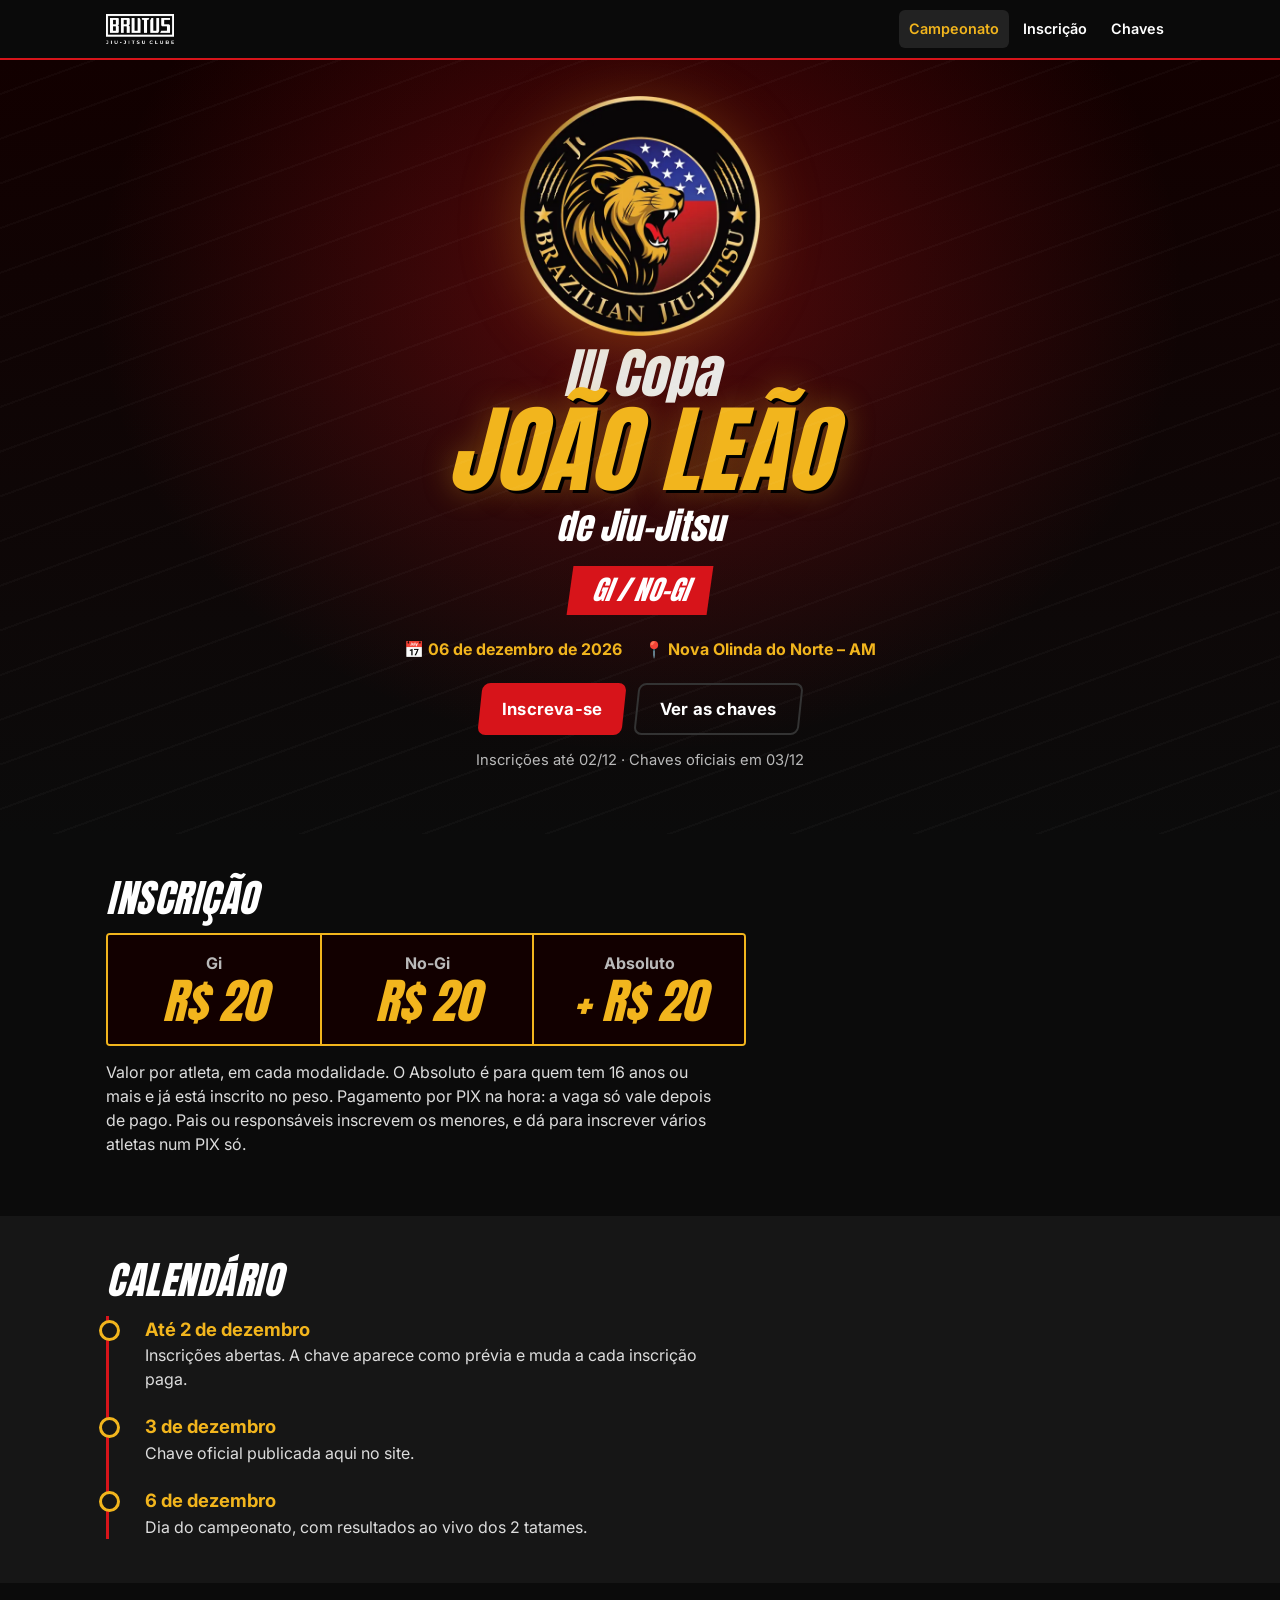
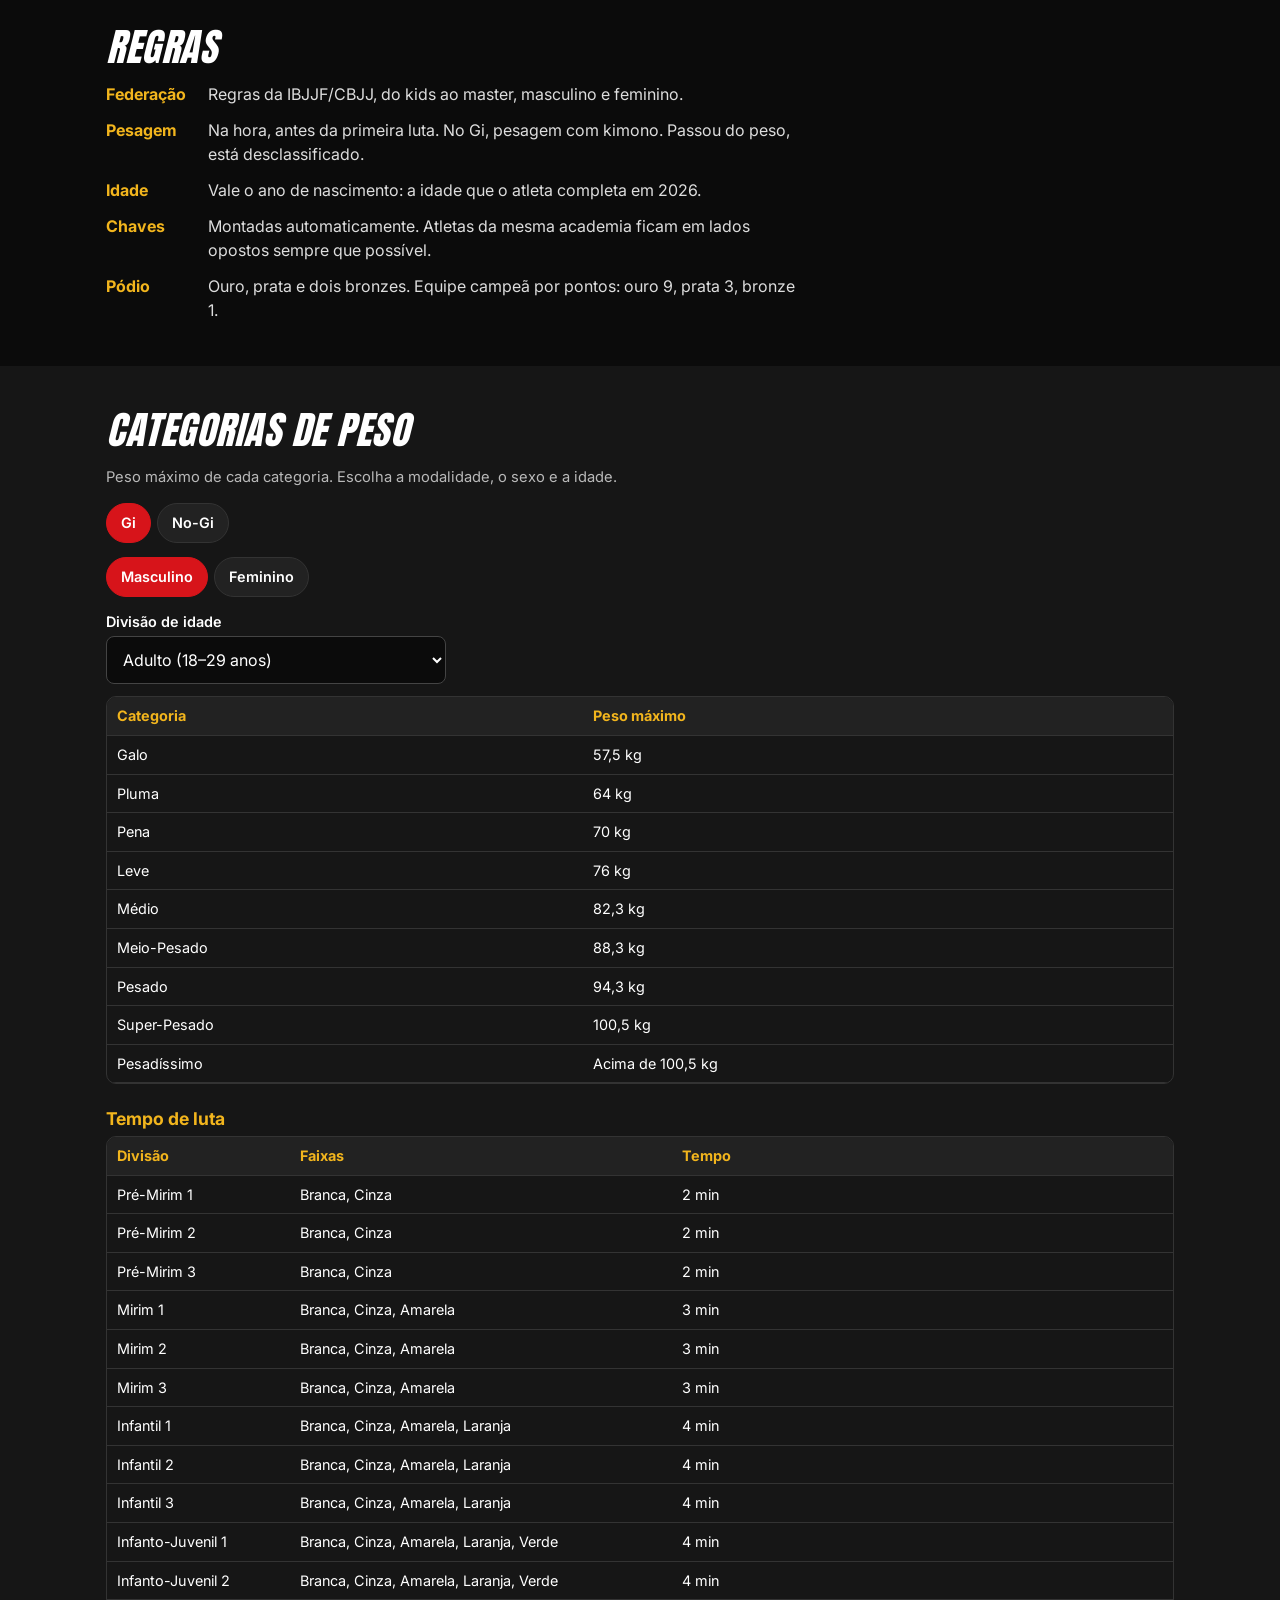
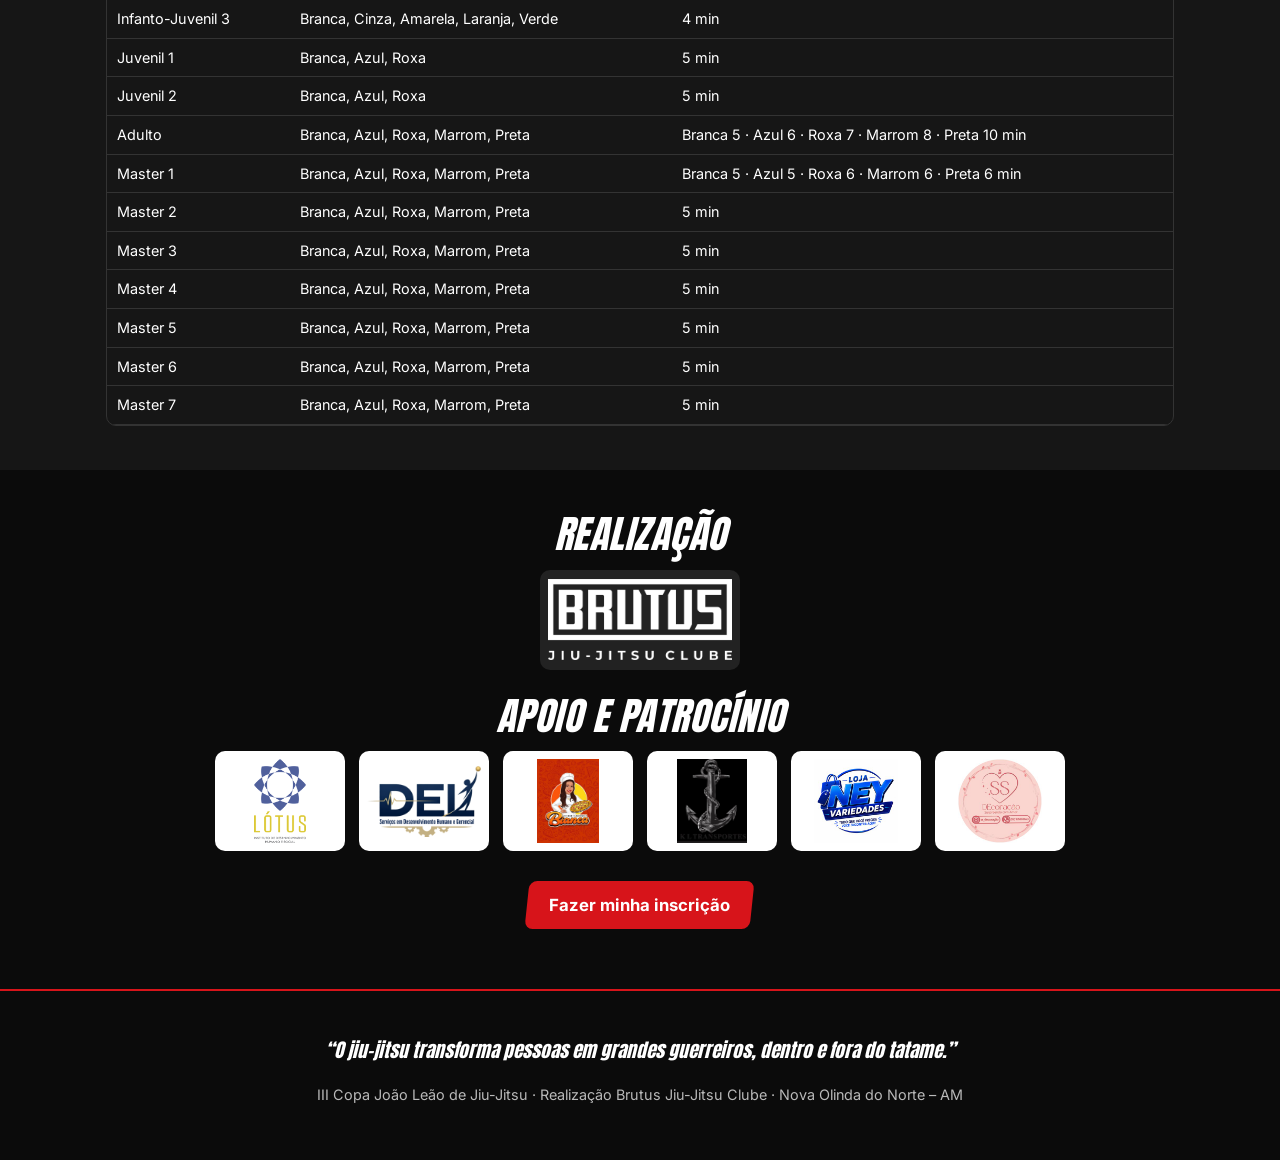
==== index.html @ e08f0ea3 "site inicial" ====
<!doctype html>
<html lang="pt-BR">
<head>
<meta charset="utf-8">
<meta name="viewport" content="width=device-width, initial-scale=1">
<title>III Copa João Leão de Jiu-Jitsu</title>
<meta name="description" content="III Copa João Leão de Jiu-Jitsu – Gi e No-Gi – 06/12/2026 – Nova Olinda do Norte/AM. Inscrições online.">
<meta property="og:title" content="III Copa João Leão de Jiu-Jitsu">
<meta property="og:description" content="Gi e No-Gi · 06/12/2026 · Nova Olinda do Norte/AM · Inscrições abertas">
<meta property="og:image" content="assets/img/cartaz.jpg">
<meta name="theme-color" content="#0b0b0b">
<link rel="icon" href="assets/img/leao.webp">
<link rel="preconnect" href="https://fonts.googleapis.com"><link rel="preconnect" href="https://fonts.gstatic.com" crossorigin>
<link href="https://fonts.googleapis.com/css2?family=Anton&family=Inter:wght@400;600;700&display=swap" rel="stylesheet">
<link rel="stylesheet" href="assets/css/tema.css?v=6">
</head>
<body>
<header class="topo"><div class="wrap">
  <a href="index.html"><img src="assets/img/brutus-branco.png" alt="Brutus Jiu-Jitsu Clube" width="68" height="30"></a>
  <nav><a href="index.html" aria-current="page">Campeonato</a><a href="inscricao.html">Inscrição</a><a href="chaves.html">Chaves</a></nav>
</div></header>

<main>
<section class="hero"><div class="wrap">
  <img class="leao" src="assets/img/leao.webp" alt="Emblema João Leão" width="240" height="240">
  <p class="edicao">III Copa</p>
  <h1>João Leão</h1>
  <p class="sub">de Jiu-Jitsu</p>
  <span class="faixa-verm">GI / NO-GI</span>
  <div class="infos">
    <div>📅 <span>06 de dezembro de 2026</span></div>
    <div>📍 <span>Nova Olinda do Norte – AM</span></div>
  </div>
  <div class="acoes">
    <a class="btn" href="inscricao.html" id="btnInscrever"><span>Inscreva-se</span></a>
    <a class="btn fantasma" href="chaves.html"><span>Ver as chaves</span></a>
  </div>
  <p class="muted" id="avisoFase" style="margin-top:14px">Inscrições até 02/12 · Chaves oficiais em 03/12</p>
</div></section>

<section><div class="wrap">
  <h2>Inscrição</h2>
  <div class="placar">
    <div><span>Gi</span><b>R$ 20</b></div>
    <div><span>No-Gi</span><b>R$ 20</b></div>
    <div><span>Absoluto</span><b>+ R$ 20</b></div>
  </div>
  <p class="nota">Valor por atleta, em cada modalidade. O Absoluto é para quem tem 16 anos ou mais e já está inscrito no peso. Pagamento por PIX na hora: a vaga só vale depois de pago. Pais ou responsáveis inscrevem os menores, e dá para inscrever vários atletas num PIX só.</p>
</div></section>

<section class="alt"><div class="wrap">
  <h2>Calendário</h2>
  <ol class="linha-tempo">
    <li><b>Até 2 de dezembro</b><span>Inscrições abertas. A chave aparece como prévia e muda a cada inscrição paga.</span></li>
    <li><b>3 de dezembro</b><span>Chave oficial publicada aqui no site.</span></li>
    <li><b>6 de dezembro</b><span>Dia do campeonato, com resultados ao vivo dos 2 tatames.</span></li>
  </ol>
</div></section>

<section><div class="wrap">
  <h2>Regras</h2>
  <dl class="regras">
    <dt>Federação</dt><dd>Regras da IBJJF/CBJJ, do kids ao master, masculino e feminino.</dd>
    <dt>Pesagem</dt><dd>Na hora, antes da primeira luta. No Gi, pesagem com kimono. Passou do peso, está desclassificado.</dd>
    <dt>Idade</dt><dd>Vale o ano de nascimento: a idade que o atleta completa em 2026.</dd>
    <dt>Chaves</dt><dd>Montadas automaticamente. Atletas da mesma academia ficam em lados opostos sempre que possível.</dd>
    <dt>Pódio</dt><dd>Ouro, prata e dois bronzes. Equipe campeã por pontos: ouro 9, prata 3, bronze 1.</dd>
  </dl>
</div></section>

<section class="alt"><div class="wrap">
  <h2>Categorias de peso</h2>
  <p class="muted">Peso máximo de cada categoria. Escolha a modalidade, o sexo e a idade.</p>
  <div class="abas" id="abaMod"></div>
  <div class="abas" id="abaSexo"></div>
  <label for="selDiv">Divisão de idade</label>
  <select id="selDiv" style="max-width:340px"></select>
  <div class="tabela-wrap" style="margin-top:12px"><table id="tabPesos"></table></div>
  <h3 class="sub3">Tempo de luta</h3>
  <div class="tabela-wrap"><table id="tabTempos"></table></div>
</div></section>

<section><div class="wrap centro">
  <h2>Realização</h2>
  <div class="apoio" style="margin-bottom:26px"><figure class="escuro" style="width:200px"><img src="assets/img/brutus-branco.png" alt="Brutus Jiu-Jitsu Clube"></figure></div>
  <h2>Apoio e patrocínio</h2>
  <div class="apoio">
    <figure><img src="assets/img/lotus.png" alt="Instituto Lótus" loading="lazy"></figure>
    <figure><img src="assets/img/del.png" alt="DEL Serviços em Desenvolvimento Humano e Gerencial" loading="lazy"></figure>
    <figure><img src="assets/img/bianca.jpg" alt="Pizzaria Bianca" loading="lazy"></figure>
    <figure><img src="assets/img/kl.jpg" alt="KL Transporte" loading="lazy"></figure>
    <figure><img src="assets/img/ney.jpg" alt="Loja Ney Variedades" loading="lazy"></figure>
    <figure><img src="assets/img/ss.jpg" alt="SS Decoração" loading="lazy"></figure>
  </div>
  <p style="margin-top:30px"><a class="btn" href="inscricao.html"><span>Fazer minha inscrição</span></a></p>
</div></section>
</main>

<footer><div class="wrap">
  <p class="frase">“O jiu-jitsu transforma pessoas em grandes guerreiros, dentro e fora do tatame.”</p>
  <p>III Copa João Leão de Jiu-Jitsu · Realização Brutus Jiu-Jitsu Clube · Nova Olinda do Norte – AM</p>
  <p id="contato"></p>
</div></footer>

<script type="module">
import { DIVISOES_IDADE, NOME_FAIXA, FAIXAS_POR_DIVISAO, TEMPO_LUTA_MIN } from './supabase/functions/_shared/tabelas.js';
import { pesosDisponiveis } from './supabase/functions/_shared/categorias.js';
import { EVENTO } from './assets/js/config.js';

const st = { mod: 'gi', sexo: 'M', div: 'adulto' };
const abas = (el, ops, chave) => {
  el.innerHTML = ops.map(([v, t]) => `<button type="button" data-v="${v}" aria-pressed="${st[chave] === v}">${t}</button>`).join('');
  el.onclick = e => { const b = e.target.closest('button'); if (!b) return; st[chave] = b.dataset.v; desenhar(); };
};
const selDiv = document.getElementById('selDiv');
selDiv.innerHTML = DIVISOES_IDADE.map(d => `<option value="${d.id}">${d.nome} (${d.max === 99 ? d.min + '+' : d.min === d.max ? d.min : d.min + '–' + d.max} anos)</option>`).join('');
selDiv.value = st.div;
selDiv.onchange = () => { st.div = selDiv.value; desenhar(); };
const kg = n => String(n).replace('.', ',') + ' kg';
function desenhar() {
  abas(document.getElementById('abaMod'), [['gi', 'Gi'], ['nogi', 'No-Gi']], 'mod');
  abas(document.getElementById('abaSexo'), [['M', 'Masculino'], ['F', 'Feminino']], 'sexo');
  const t = pesosDisponiveis(st.mod, st.sexo, st.div);
  document.getElementById('tabPesos').innerHTML = '<tr><th>Categoria</th><th>Peso máximo</th></tr>' +
    t.map((p, i) => `<tr><td>${p.nome}</td><td>${p.max != null ? kg(p.max) : 'Acima de ' + kg(t[i - 1].max)}</td></tr>`).join('');
}
desenhar();
document.getElementById('tabTempos').innerHTML = '<tr><th>Divisão</th><th>Faixas</th><th>Tempo</th></tr>' +
  DIVISOES_IDADE.map(d => {
    const fx = FAIXAS_POR_DIVISAO[d.id];
    const tempos = [...new Set(fx.map(f => TEMPO_LUTA_MIN(d.id, f)))];
    const txt = tempos.length === 1 ? `${tempos[0]} min` : fx.map(f => `${NOME_FAIXA[f]} ${TEMPO_LUTA_MIN(d.id, f)}`).join(' · ') + ' min';
    return `<tr><td>${d.nome}</td><td>${fx.map(f => NOME_FAIXA[f]).join(', ')}</td><td>${txt}</td></tr>`;
  }).join('');
if (EVENTO.whatsapp) document.getElementById('contato').innerHTML = `Dúvidas: <a href="https://wa.me/${EVENTO.whatsapp}">WhatsApp da organização</a>`;
</script>
</body>
</html>
---- assets/css/tema.css ----
:root {
  --preto: #0b0b0b; --preto2: #161616; --preto3: #222; --linha: #333;
  --vermelho: #d7141a; --vermelho2: #a50f13; --dourado: #f2b51d; --dourado2: #c98d00;
  --branco: #fff; --cinza: #b9b9b9; --verde: #2fbf5b;
  --titulo: 'Anton', 'Impact', sans-serif; --corpo: 'Inter', system-ui, sans-serif;
  color-scheme: dark;
}
* { box-sizing: border-box; }
html { -webkit-text-size-adjust: 100%; }
body { margin: 0; background: var(--preto); color: var(--branco); font: 16px/1.5 var(--corpo); overflow-x: hidden; }
img { max-width: 100%; display: block; }
a { color: var(--dourado); }
h1, h2, h3 { font-family: var(--titulo); font-weight: 400; letter-spacing: .5px; text-transform: uppercase; line-height: 1.05; margin: 0 0 .4em; }
h2 { font-size: clamp(1.7rem, 5vw, 2.4rem); font-style: italic; }
h2 .verm { color: var(--vermelho); }
.wrap { max-width: 1100px; margin: 0 auto; padding: 0 16px; }

/* topo */
.topo { position: sticky; top: 0; z-index: 20; background: rgba(11,11,11,.92); backdrop-filter: blur(6px); border-bottom: 2px solid var(--vermelho); }
.topo .wrap { display: flex; align-items: center; gap: 12px; min-height: 58px; }
.topo img { height: 30px; width: auto; }
.topo nav { margin-left: auto; display: flex; gap: 4px; flex-wrap: wrap; }
.topo nav a { color: var(--branco); text-decoration: none; font-weight: 600; font-size: .9rem; padding: 8px 10px; border-radius: 6px; }
.topo nav a:hover, .topo nav a[aria-current] { background: var(--preto3); color: var(--dourado); }
@media (max-width: 560px) { .topo nav { flex-wrap: nowrap; } .topo nav a { padding: 6px 7px; font-size: .82rem; } .topo img { height: 24px; } }

/* botões */
.btn { display: inline-flex; align-items: center; justify-content: center; gap: 8px; border: 0; cursor: pointer; text-decoration: none;
  font: 700 1rem var(--corpo); text-transform: uppercase; letter-spacing: .5px; padding: 14px 22px; border-radius: 8px;
  background: var(--vermelho); color: var(--branco); transform: skew(-6deg); min-height: 48px; }
.btn > * , .btn span { transform: skew(6deg); }
.btn:hover { background: var(--vermelho2); }
.btn.ouro { background: var(--dourado); color: #111; }
.btn.ouro:hover { background: var(--dourado2); }
.btn.fantasma { background: transparent; border: 2px solid var(--linha); }
.btn:disabled { opacity: .5; cursor: not-allowed; }
.btn.pequeno { padding: 8px 14px; min-height: 38px; font-size: .85rem; }

/* hero */
.hero { position: relative; overflow: hidden; padding: 36px 0 48px; text-align: center;
  background: radial-gradient(ellipse at 50% 30%, rgba(215,20,26,.35), transparent 60%), linear-gradient(180deg, #120000, var(--preto)); }
.hero::before { content: ''; position: absolute; inset: 0; background: repeating-linear-gradient(-20deg, transparent 0 40px, rgba(255,255,255,.025) 40px 42px); pointer-events: none; }
.hero .leao { width: min(240px, 60vw); margin: 0 auto 10px; filter: drop-shadow(0 8px 30px rgba(242,181,29,.25)); }
.hero .edicao { font-family: var(--titulo); font-size: clamp(2rem, 8vw, 3.4rem); font-style: italic; color: #e9e9e9; margin: 0; line-height: 1; }
.hero h1 { font-size: clamp(2.8rem, 13vw, 6rem); font-style: italic; color: var(--dourado); margin: 0;
  text-shadow: 3px 3px 0 #000, 0 0 30px rgba(242,181,29,.35); }
.hero .sub { font-family: var(--titulo); font-size: clamp(1.4rem, 5vw, 2.2rem); font-style: italic; margin: 0 0 12px; }
.faixa-verm { display: inline-block; background: var(--vermelho); padding: 4px 22px; font-family: var(--titulo); font-style: italic; font-size: clamp(1.2rem, 4vw, 1.7rem); transform: skew(-8deg); }
.hero .infos { display: flex; justify-content: center; flex-wrap: wrap; gap: 10px 22px; margin: 22px 0; font-weight: 700; }
.hero .infos span { color: var(--dourado); }
.hero .acoes { display: flex; justify-content: center; flex-wrap: wrap; gap: 12px; }

/* seções e cartões */
section { padding: 44px 0; }
section.alt { background: var(--preto2); }
.grid { display: grid; gap: 14px; grid-template-columns: repeat(auto-fit, minmax(230px, 1fr)); }
.card { background: var(--preto2); border: 1px solid var(--linha); border-left: 4px solid var(--vermelho); border-radius: 10px; padding: 18px; }
section.alt .card { background: var(--preto); }
.card h3 { font-size: 1.3rem; color: var(--dourado); }
.card p { margin: .2em 0; color: #ddd; }
.preco { font-family: var(--titulo); font-size: 2.6rem; color: var(--dourado); line-height: 1; }
.muted { color: var(--cinza); font-size: .92rem; }
.tabela-wrap { overflow-x: auto; -webkit-overflow-scrolling: touch; border: 1px solid var(--linha); border-radius: 10px; }
table { border-collapse: collapse; width: 100%; font-size: .9rem; }
th, td { padding: 8px 10px; border-bottom: 1px solid var(--linha); text-align: left; white-space: nowrap; }
th { background: var(--preto3); color: var(--dourado); font-weight: 700; position: sticky; top: 0; }
.abas { display: flex; gap: 6px; flex-wrap: wrap; margin: 10px 0 14px; }
.abas button { background: var(--preto3); color: var(--branco); border: 1px solid var(--linha); border-radius: 20px; padding: 8px 14px; font: 600 .9rem var(--corpo); cursor: pointer; min-height: 40px; }
.abas button[aria-pressed="true"] { background: var(--vermelho); border-color: var(--vermelho); }
.apoio { display: flex; flex-wrap: wrap; gap: 14px; align-items: center; justify-content: center; }
.apoio figure { margin: 0; background: #fff; border-radius: 10px; padding: 8px; width: 130px; height: 100px; display: grid; place-items: center; }
.apoio figure.escuro { background: var(--preto3); }
.apoio img { max-height: 84px; object-fit: contain; }
footer { border-top: 2px solid var(--vermelho); padding: 26px 0 40px; text-align: center; color: var(--cinza); font-size: .9rem; }
footer .frase { font-family: var(--titulo); font-style: italic; color: var(--branco); font-size: 1.2rem; }

/* formulários */
label { display: block; font-weight: 600; font-size: .9rem; margin: 10px 0 4px; }
input, select, textarea { width: 100%; background: var(--preto); color: var(--branco); border: 1px solid #444; border-radius: 8px; padding: 12px; font: 16px var(--corpo); min-height: 46px; }
input:focus, select:focus, textarea:focus { outline: 2px solid var(--dourado); border-color: transparent; }
.check { display: flex; gap: 10px; align-items: flex-start; font-weight: 500; margin: 8px 0; cursor: pointer; }
.check input { width: 22px; min-height: 22px; height: 22px; margin-top: 2px; accent-color: var(--vermelho); flex: none; }
.linha2 { display: grid; gap: 0 12px; grid-template-columns: 1fr 1fr; }
@media (max-width: 560px) { .linha2 { grid-template-columns: 1fr; } }
.erro { color: #ff6b6b; font-size: .9rem; margin: 6px 0; }
.erros { background: rgba(215,20,26,.12); border: 1px solid var(--vermelho); border-radius: 8px; padding: 10px 14px; }
.ok { color: var(--verde); }
.selo { display: inline-block; font-size: .72rem; font-weight: 700; text-transform: uppercase; padding: 2px 8px; border-radius: 10px; background: var(--preto3); border: 1px solid var(--linha); }
.selo.previa { background: var(--dourado); color: #111; border: 0; }
.selo.vivo { background: var(--vermelho); border: 0; animation: pisca 1.6s infinite; }
@keyframes pisca { 50% { opacity: .55; } }
.oculto { display: none !important; }
.centro { text-align: center; }

.passo { background: var(--preto2); border: 1px solid var(--linha); border-radius: 12px; padding: 18px; margin: 16px 0; }

/* revisão de design: menos caixas, mais ritmo de cartaz */
h3 { text-transform: none; font-family: var(--corpo); font-weight: 700; letter-spacing: 0; }
.card h3 { font-size: 1.05rem; }
.sub3 { margin-top: 26px; color: var(--dourado); font-size: 1.1rem; }
.btn { text-transform: none; letter-spacing: .2px; font-size: 1.05rem; }
.placar { display: grid; grid-template-columns: repeat(3, 1fr); border: 2px solid var(--dourado); border-radius: 4px; overflow: hidden; max-width: 640px; }
.placar div { padding: 16px 10px; text-align: center; background: #120000; }
.placar div + div { border-left: 2px solid var(--dourado); }
.placar span { display: block; font-weight: 700; color: var(--cinza); }
.placar b { display: block; font-family: var(--titulo); font-style: italic; font-weight: 400; font-size: clamp(1.8rem, 7vw, 3rem); color: var(--dourado); line-height: 1.1; white-space: nowrap; }
.nota { max-width: 62ch; color: #ddd; margin-top: 14px; }
.linha-tempo { list-style: none; margin: 0; padding: 0 0 0 22px; border-left: 3px solid var(--vermelho); max-width: 62ch; }
.linha-tempo li { position: relative; padding: 0 0 22px 14px; }
.linha-tempo li:last-child { padding-bottom: 0; }
.linha-tempo li::before { content: ''; position: absolute; left: -32px; top: 4px; width: 15px; height: 15px; border-radius: 50%; background: var(--preto2); border: 3px solid var(--dourado); }
.linha-tempo b { display: block; font-size: 1.15rem; color: var(--dourado); }
.linha-tempo span { color: #ddd; }
.regras { display: grid; grid-template-columns: max-content 1fr; gap: 12px 22px; max-width: 70ch; margin: 0; }
.regras dt { font-weight: 700; color: var(--dourado); }
.regras dd { margin: 0; color: #ddd; }
@media (max-width: 560px) { .regras { grid-template-columns: 1fr; gap: 2px; } .regras dd { margin-bottom: 12px; } }
:focus-visible { outline: 3px solid var(--dourado); outline-offset: 2px; }
@media (prefers-reduced-motion: reduce) { .selo.vivo { animation: none; } }
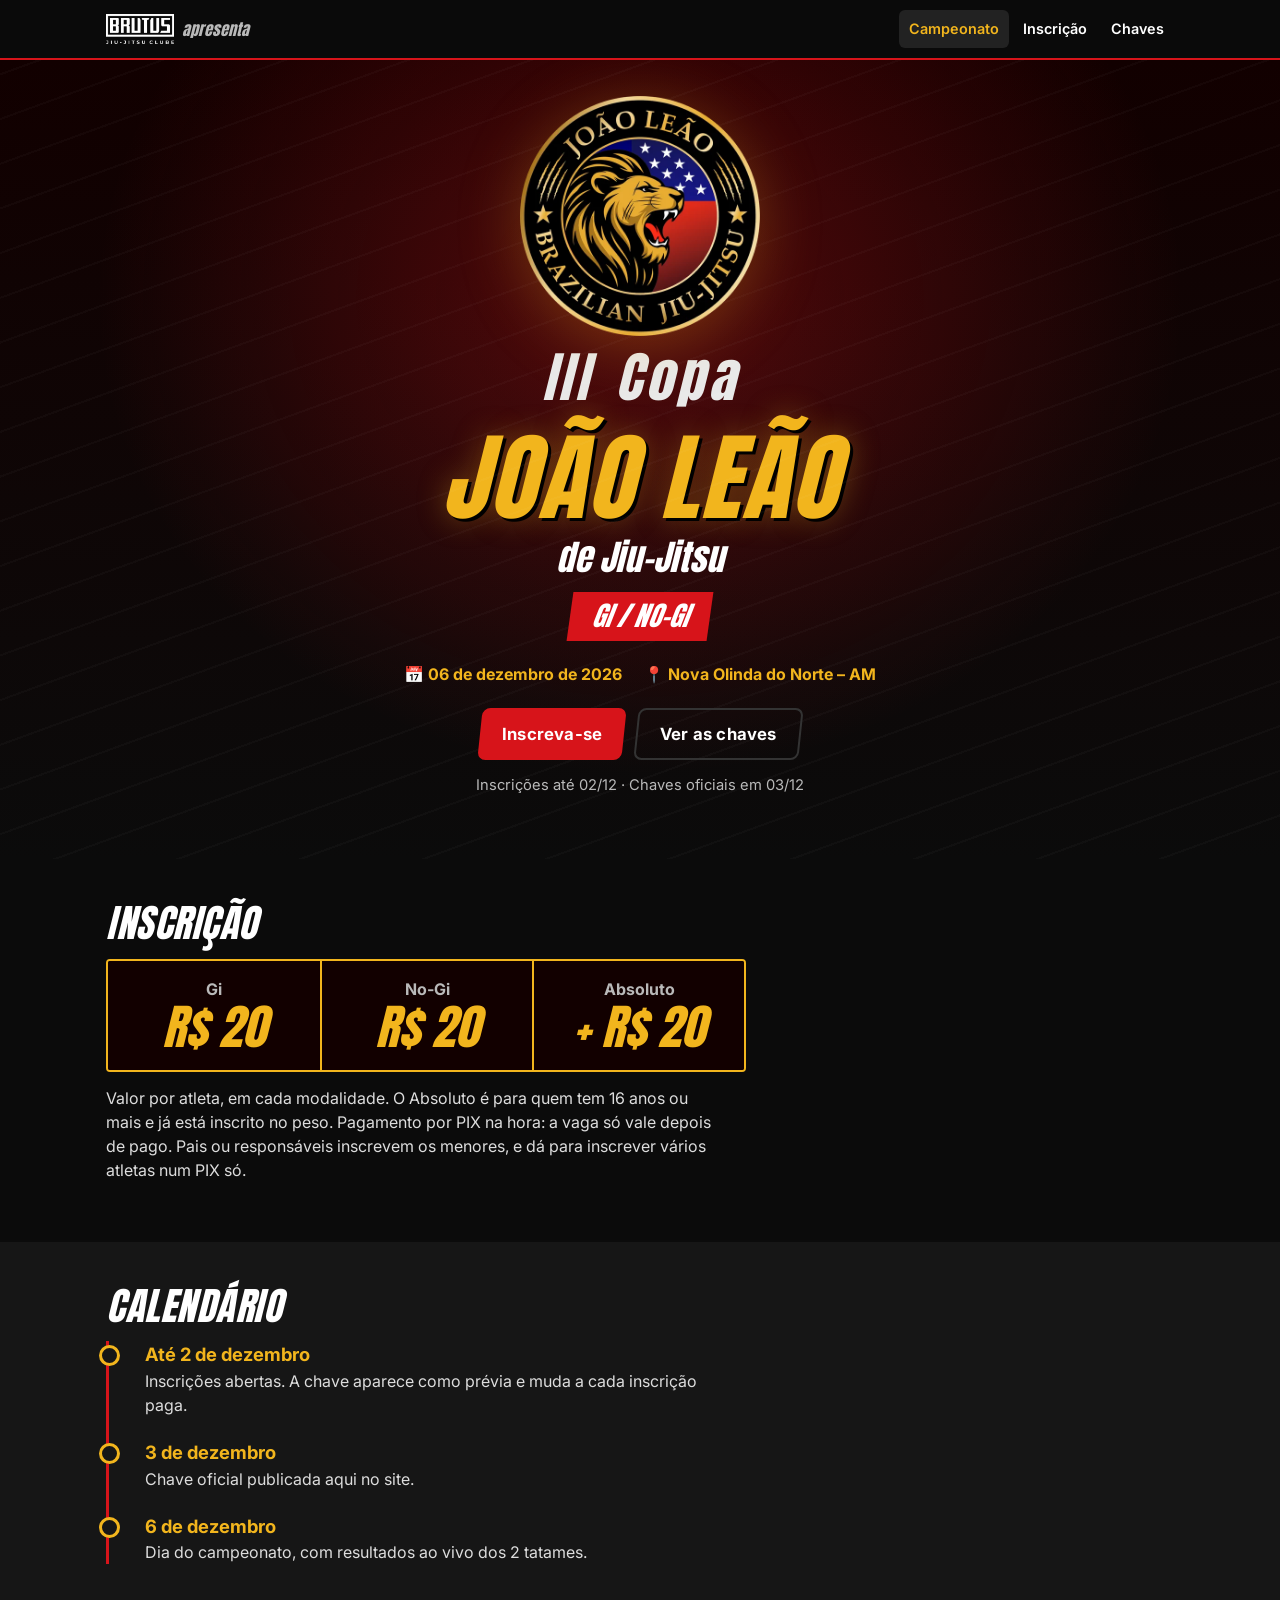
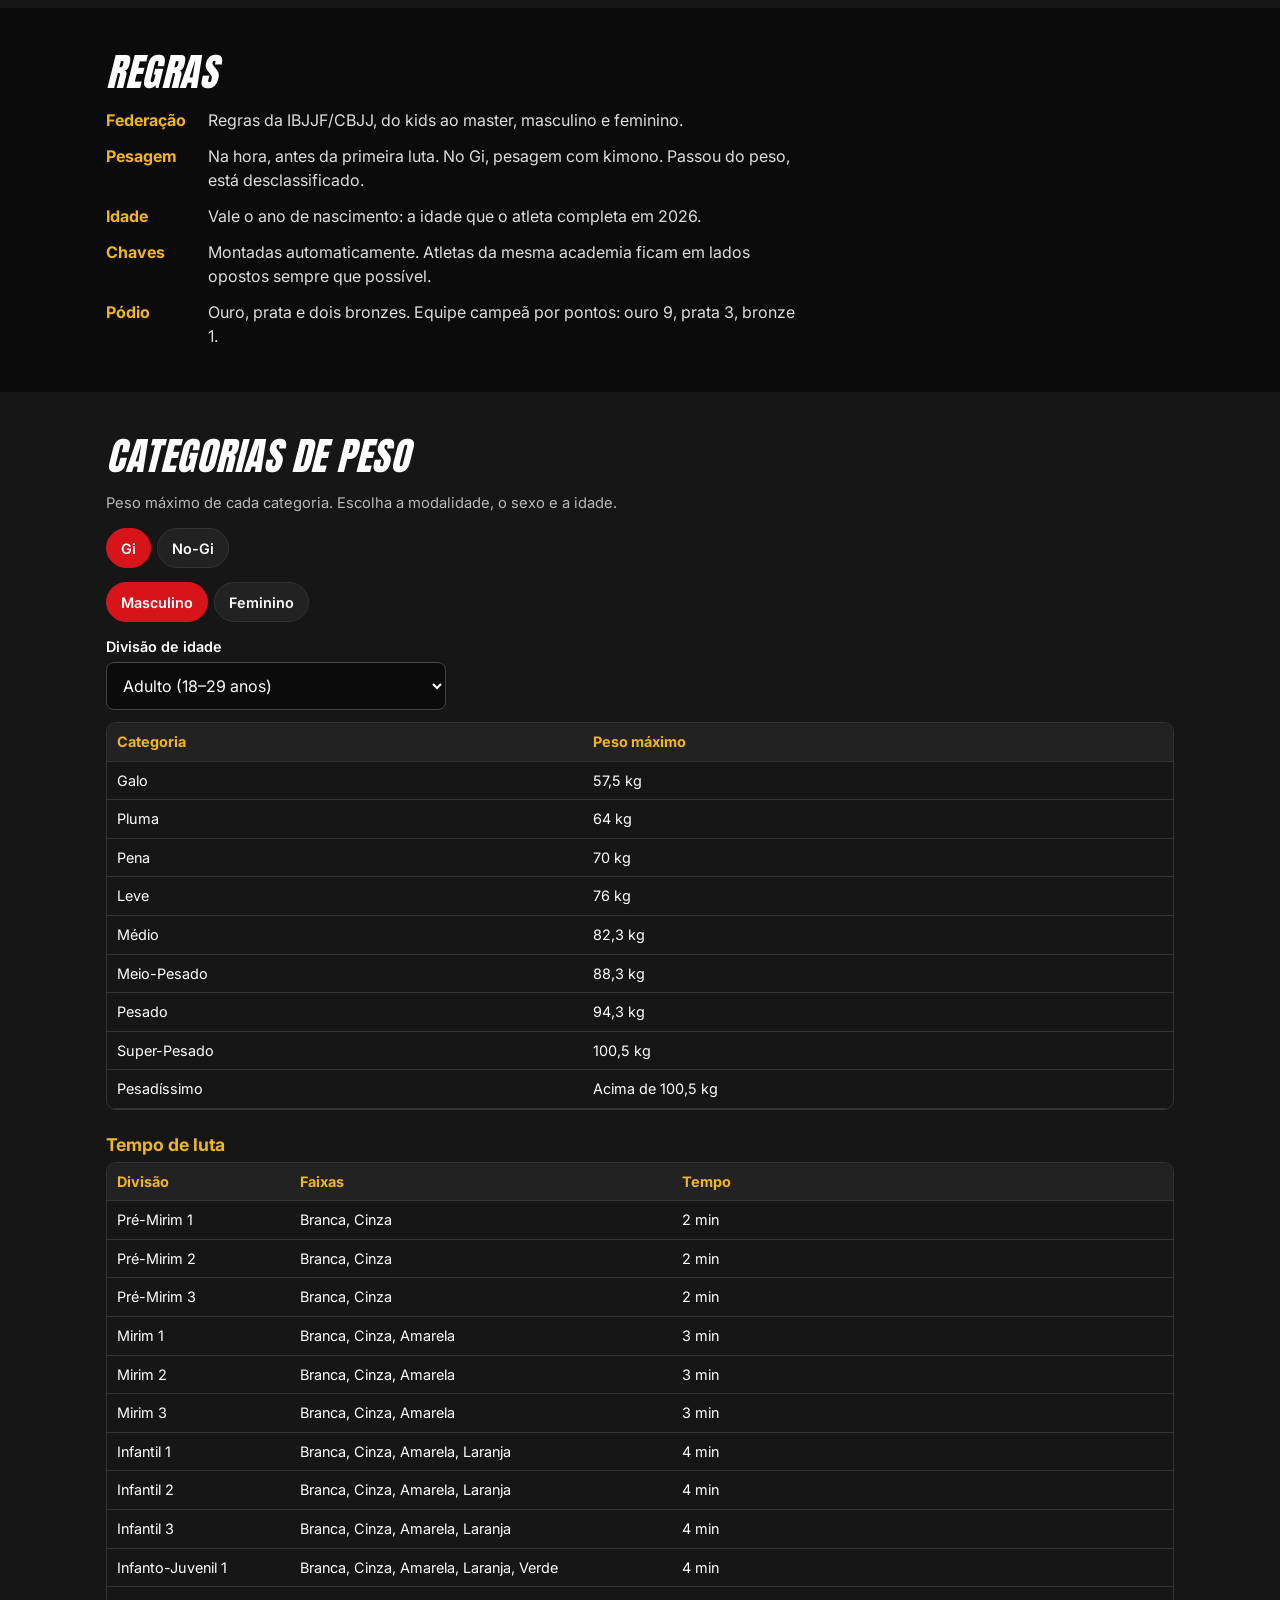
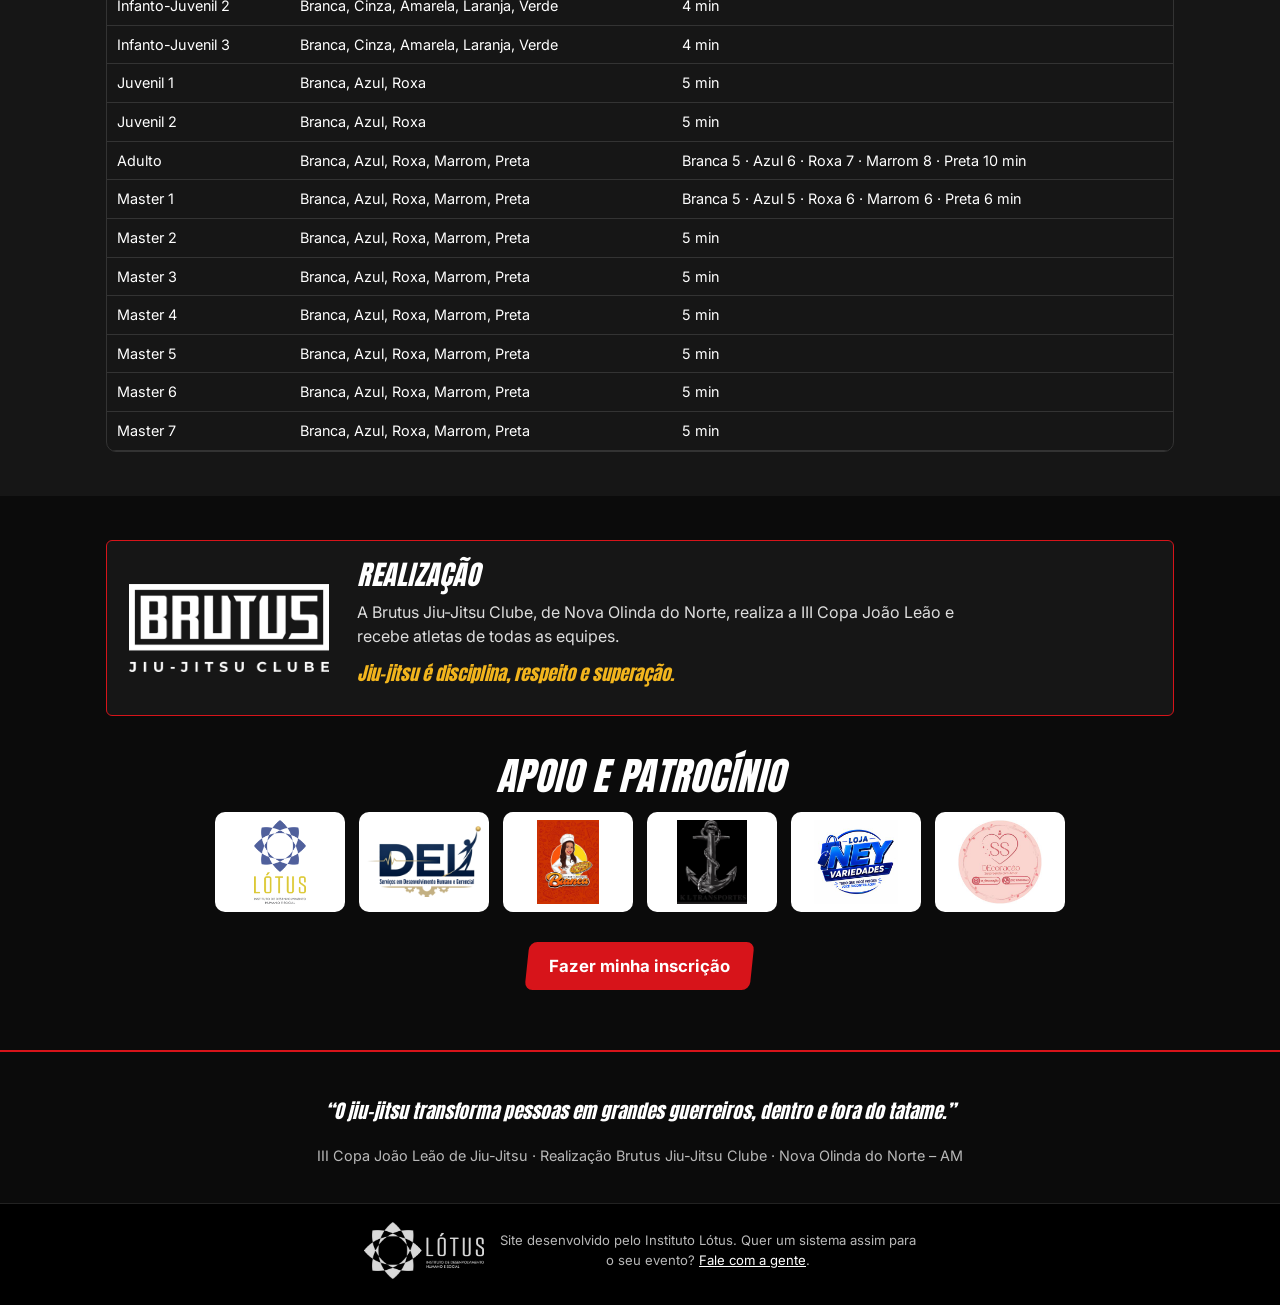
==== commit 7fad7872: "emblema completo, destaque Brutus, cabeçalho e rodapé Lótus" ====
--- a/index.html
+++ b/index.html
@@ -9,20 +9,20 @@
 <meta property="og:description" content="Gi e No-Gi · 06/12/2026 · Nova Olinda do Norte/AM · Inscrições abertas">
 <meta property="og:image" content="assets/img/cartaz.jpg">
 <meta name="theme-color" content="#0b0b0b">
-<link rel="icon" href="assets/img/leao.webp">
+<link rel="icon" href="assets/img/leao.webp?v=2">
 <link rel="preconnect" href="https://fonts.googleapis.com"><link rel="preconnect" href="https://fonts.gstatic.com" crossorigin>
 <link href="https://fonts.googleapis.com/css2?family=Anton&family=Inter:wght@400;600;700&display=swap" rel="stylesheet">
-<link rel="stylesheet" href="assets/css/tema.css?v=6">
+<link rel="stylesheet" href="assets/css/tema.css?v=15">
 </head>
 <body>
 <header class="topo"><div class="wrap">
-  <a href="index.html"><img src="assets/img/brutus-branco.png" alt="Brutus Jiu-Jitsu Clube" width="68" height="30"></a>
+  <a href="index.html" class="marca-topo"><img src="assets/img/brutus-branco.png" alt="Brutus Jiu-Jitsu Clube" width="68" height="30"><span>apresenta</span></a>
   <nav><a href="index.html" aria-current="page">Campeonato</a><a href="inscricao.html">Inscrição</a><a href="chaves.html">Chaves</a></nav>
 </div></header>
 
 <main>
 <section class="hero"><div class="wrap">
-  <img class="leao" src="assets/img/leao.webp" alt="Emblema João Leão" width="240" height="240">
+  <img class="leao" src="assets/img/leao.webp?v=2" alt="Emblema João Leão" width="240" height="240">
   <p class="edicao">III Copa</p>
   <h1>João Leão</h1>
   <p class="sub">de Jiu-Jitsu</p>
@@ -81,8 +81,14 @@
 </div></section>
 
 <section><div class="wrap centro">
-  <h2>Realização</h2>
-  <div class="apoio" style="margin-bottom:26px"><figure class="escuro" style="width:200px"><img src="assets/img/brutus-branco.png" alt="Brutus Jiu-Jitsu Clube"></figure></div>
+  <div class="realizacao">
+    <img src="assets/img/brutus-branco.png" alt="Brutus Jiu-Jitsu Clube" width="300" height="133">
+    <div>
+      <h2>Realização</h2>
+      <p>A Brutus Jiu-Jitsu Clube, de Nova Olinda do Norte, realiza a III Copa João Leão e recebe atletas de todas as equipes.</p>
+      <p class="lema">Jiu-jitsu é disciplina, respeito e superação.</p>
+    </div>
+  </div>
   <h2>Apoio e patrocínio</h2>
   <div class="apoio">
     <figure><img src="assets/img/lotus.png" alt="Instituto Lótus" loading="lazy"></figure>
@@ -101,6 +107,10 @@
   <p>III Copa João Leão de Jiu-Jitsu · Realização Brutus Jiu-Jitsu Clube · Nova Olinda do Norte – AM</p>
   <p id="contato"></p>
 </div></footer>
+<aside class="convite"><div class="wrap">
+  <a href="https://institutolotus.com/contato" target="_blank" rel="noopener"><img src="assets/img/lotus-branco.png" alt="Instituto Lótus" width="120" height="58"></a>
+  <p>Site desenvolvido pelo Instituto Lótus. Quer um sistema assim para o seu evento? <a href="https://institutolotus.com/contato" target="_blank" rel="noopener">Fale com a gente</a>.</p>
+</div></aside>
 
 <script type="module">
 import { DIVISOES_IDADE, NOME_FAIXA, FAIXAS_POR_DIVISAO, TEMPO_LUTA_MIN } from './supabase/functions/_shared/tabelas.js';
--- a/assets/css/tema.css
+++ b/assets/css/tema.css
@@ -117,3 +117,49 @@
 @media (max-width: 560px) { .regras { grid-template-columns: 1fr; gap: 2px; } .regras dd { margin-bottom: 12px; } }
 :focus-visible { outline: 3px solid var(--dourado); outline-offset: 2px; }
 @media (prefers-reduced-motion: reduce) { .selo.vivo { animation: none; } }
+.hero .edicao { letter-spacing: .08em; word-spacing: .12em; }
+.hero h1 { letter-spacing: .02em; }
+/* títulos do hero sem encavalar: Anton + til precisam de respiro */
+.hero .edicao { line-height: 1.15; margin-bottom: 4px; }
+.hero h1 { line-height: 1.2; padding-top: .08em; }
+.hero .sub { line-height: 1.2; margin-top: 2px; }
+/* destaque da Brutus (realizadora) */
+.apresenta { display: flex; align-items: center; justify-content: center; gap: 10px; margin-bottom: 14px; }
+.apresenta img { width: 120px; height: auto; }
+.apresenta span { font-family: var(--titulo); font-style: italic; color: var(--cinza); font-size: 1.1rem; }
+.realizacao { display: grid; grid-template-columns: 300px 1fr; gap: 28px; align-items: center; text-align: left; background: #120000; border: 2px solid var(--vermelho); border-radius: 6px; padding: 26px; margin-bottom: 40px; }
+.realizacao img { width: 100%; height: auto; }
+.realizacao h2 { font-size: clamp(1.5rem, 4.5vw, 2.1rem); }
+.realizacao p { color: #ddd; max-width: 60ch; margin: .4em 0; }
+.realizacao .lema { font-family: var(--titulo); font-style: italic; font-size: 1.35rem; color: var(--dourado); margin-top: 12px; }
+@media (max-width: 640px) { .realizacao { grid-template-columns: 1fr; text-align: center; padding: 20px 16px; } .realizacao img { max-width: 220px; margin: 0 auto; } .realizacao p { margin-inline: auto; } }
+/* o mestre João Leão segue como protagonista: bloco da Brutus mais contido */
+.realizacao { grid-template-columns: 200px 1fr; padding: 20px 22px; border-width: 1px; background: var(--preto2); }
+.realizacao h2 { font-size: clamp(1.3rem, 4vw, 1.7rem); }
+.realizacao .lema { font-size: 1.15rem; }
+@media (max-width: 640px) { .realizacao { grid-template-columns: 1fr; text-align: center; } .realizacao img { max-width: 180px; } }
+.marca-topo { display: flex; align-items: center; gap: 8px; text-decoration: none; }
+.marca-topo span { font-family: var(--titulo); font-style: italic; color: var(--cinza); font-size: 1rem; }
+@media (max-width: 400px) { .marca-topo span { font-size: .85rem; } }
+@media (max-width: 420px) {
+  .topo .wrap { gap: 6px; padding: 0 10px; }
+  .topo img { height: 22px; }
+  .marca-topo { gap: 5px; flex: none; }
+  .marca-topo span { font-size: .8rem; }
+  .topo nav { gap: 0; }
+  .topo nav a { padding: 6px 5px; font-size: .78rem; }
+}
+/* convite Instituto Lótus (rodapé) */
+.convite { background: var(--preto2); border-top: 1px solid var(--linha); padding: 30px 0; }
+.convite .wrap { display: grid; grid-template-columns: auto 1fr auto; gap: 22px; align-items: center; }
+.convite img { width: 62px; height: auto; background: #fff; border-radius: 8px; padding: 6px; }
+.convite h2 { font-size: clamp(1.3rem, 4vw, 1.7rem); margin-bottom: .2em; }
+.convite p { margin: 0; color: #ccc; max-width: 62ch; font-size: .95rem; }
+@media (max-width: 700px) { .convite .wrap { grid-template-columns: 1fr; text-align: center; justify-items: center; } }
+/* convite Lótus discreto, último elemento */
+.convite { background: #000; border-top: 1px solid var(--preto3); padding: 18px 0 26px; }
+.convite .wrap { display: flex; flex-wrap: wrap; gap: 10px 16px; align-items: center; justify-content: center; grid-template-columns: none; text-align: center; }
+.convite img { width: 120px; height: auto; background: none; padding: 0; border-radius: 0; opacity: .85; }
+.convite p { color: var(--cinza); font-size: .82rem; max-width: 52ch; margin: 0; }
+.convite p a { color: var(--branco); }
+footer { padding-bottom: 22px; }
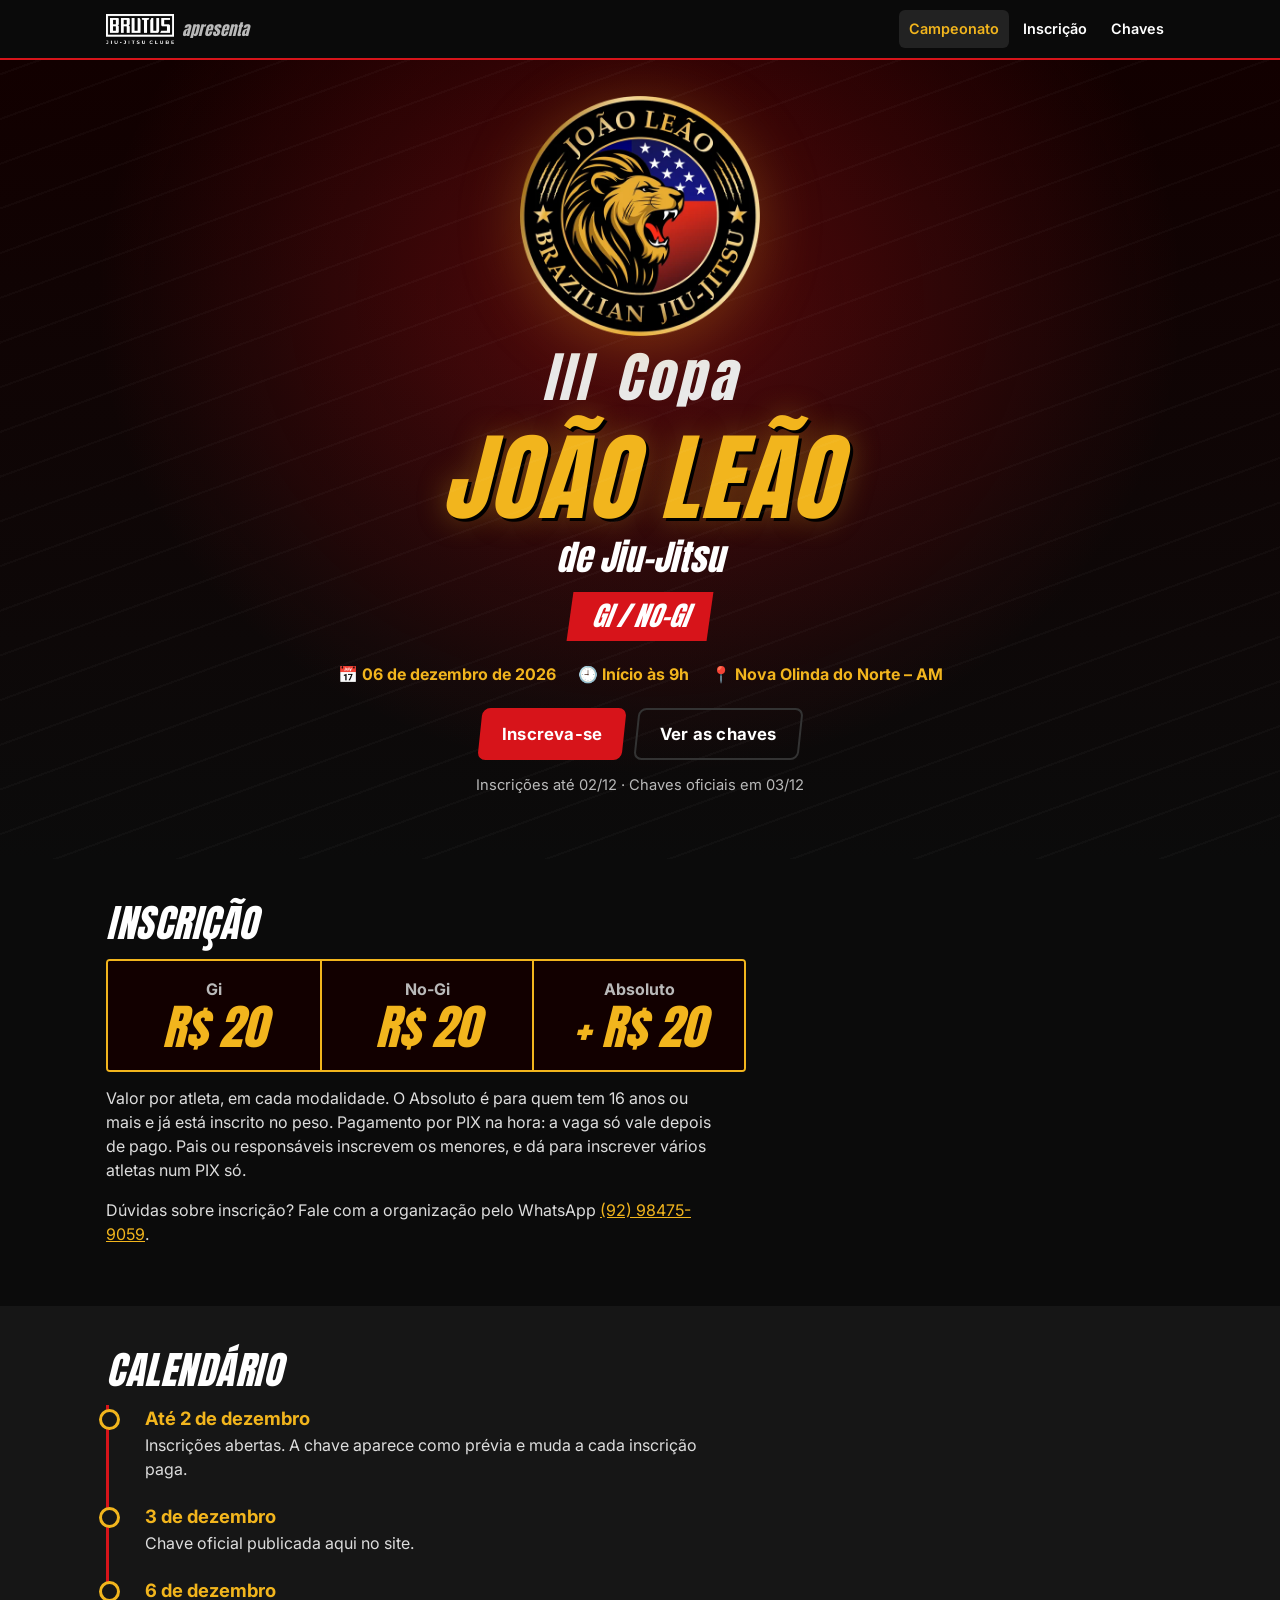
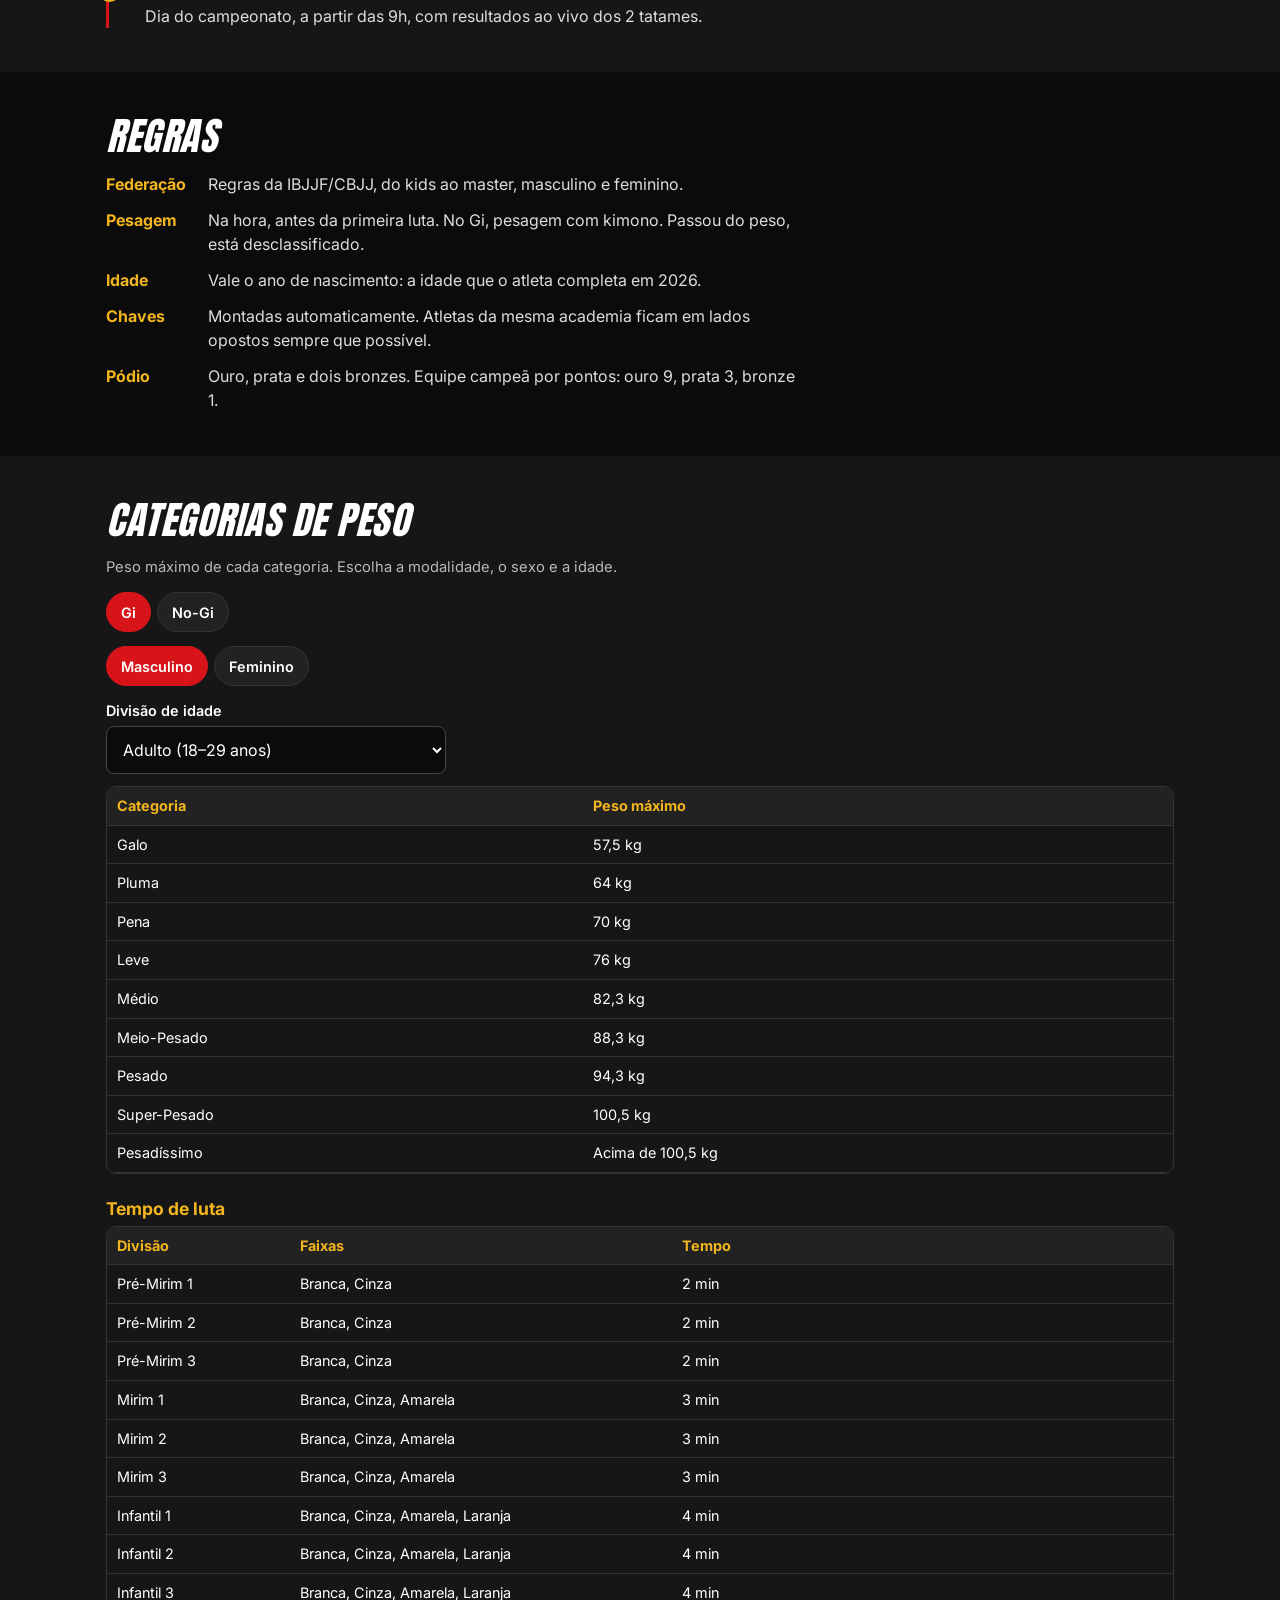
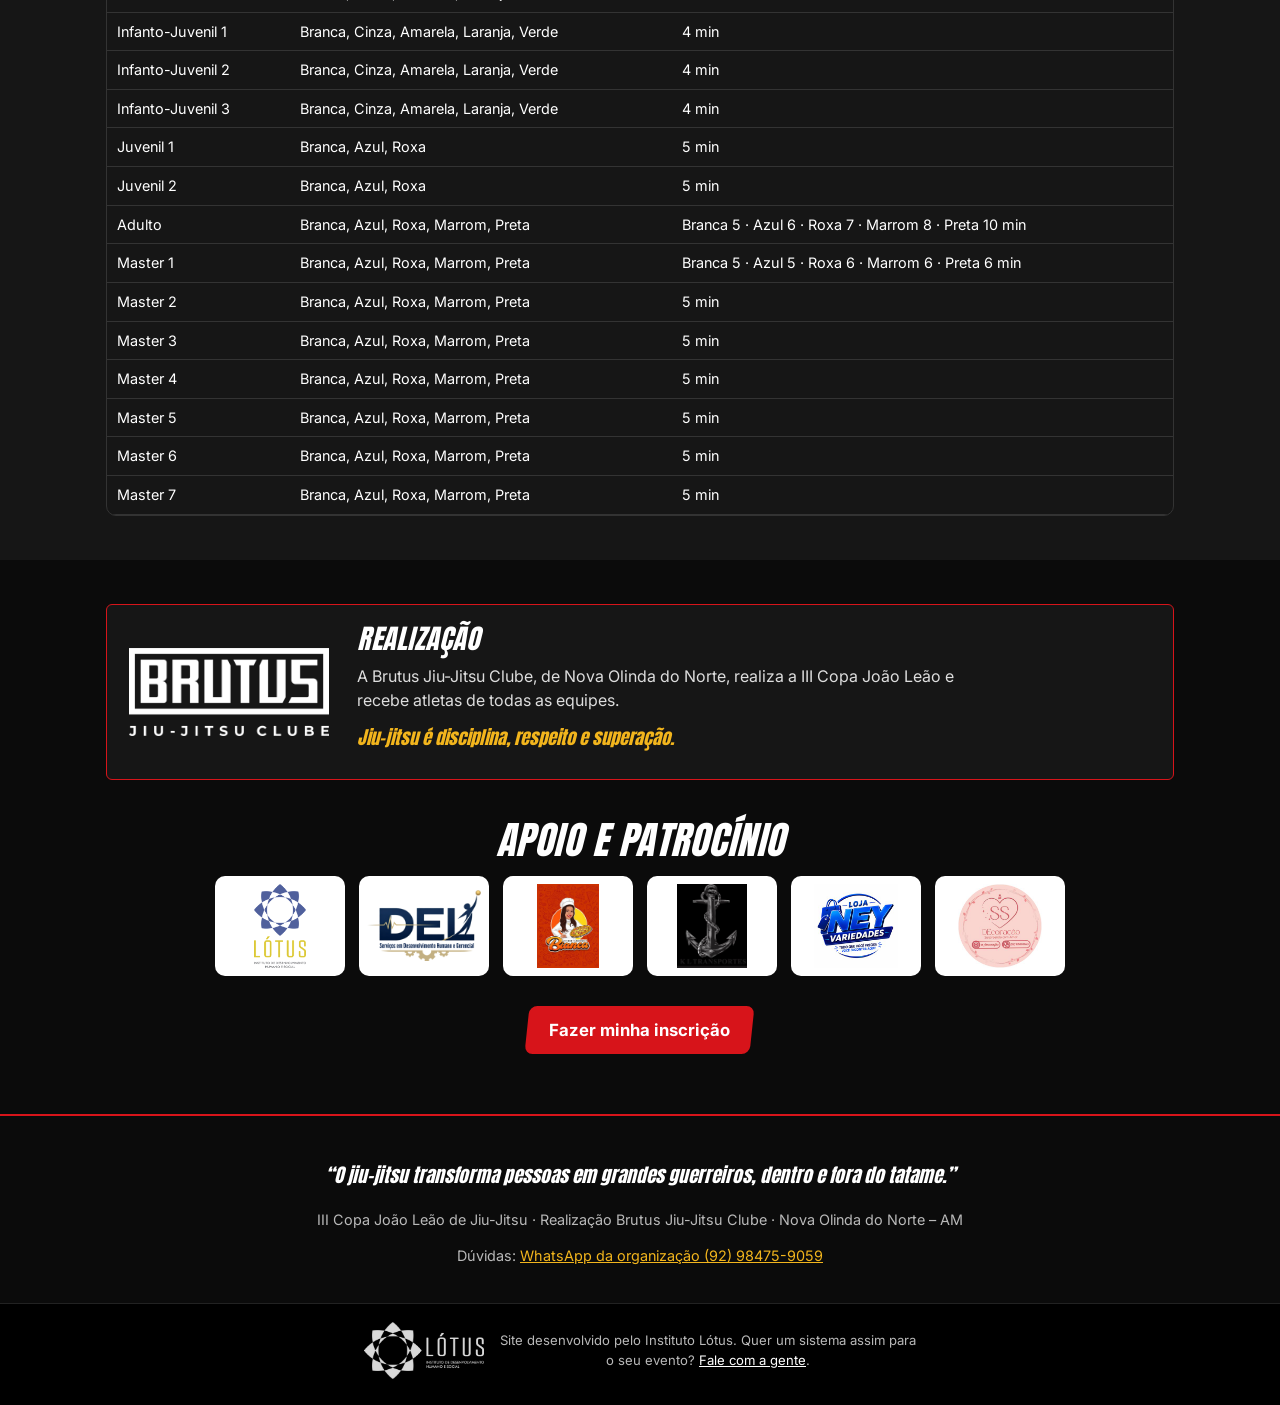
==== commit cb12bfc9: "início às 9h e WhatsApp da organização" ====
--- a/index.html
+++ b/index.html
@@ -29,6 +29,7 @@
   <span class="faixa-verm">GI / NO-GI</span>
   <div class="infos">
     <div>📅 <span>06 de dezembro de 2026</span></div>
+    <div>🕘 <span>Início às 9h</span></div>
     <div>📍 <span>Nova Olinda do Norte – AM</span></div>
   </div>
   <div class="acoes">
@@ -46,6 +47,7 @@
     <div><span>Absoluto</span><b>+ R$ 20</b></div>
   </div>
   <p class="nota">Valor por atleta, em cada modalidade. O Absoluto é para quem tem 16 anos ou mais e já está inscrito no peso. Pagamento por PIX na hora: a vaga só vale depois de pago. Pais ou responsáveis inscrevem os menores, e dá para inscrever vários atletas num PIX só.</p>
+  <p class="nota">Dúvidas sobre inscrição? Fale com a organização pelo WhatsApp <a href="https://wa.me/5592984759059" target="_blank" rel="noopener">(92) 98475-9059</a>.</p>
 </div></section>
 
 <section class="alt"><div class="wrap">
@@ -53,7 +55,7 @@
   <ol class="linha-tempo">
     <li><b>Até 2 de dezembro</b><span>Inscrições abertas. A chave aparece como prévia e muda a cada inscrição paga.</span></li>
     <li><b>3 de dezembro</b><span>Chave oficial publicada aqui no site.</span></li>
-    <li><b>6 de dezembro</b><span>Dia do campeonato, com resultados ao vivo dos 2 tatames.</span></li>
+    <li><b>6 de dezembro</b><span>Dia do campeonato, a partir das 9h, com resultados ao vivo dos 2 tatames.</span></li>
   </ol>
 </div></section>
 
@@ -142,7 +144,7 @@
     const txt = tempos.length === 1 ? `${tempos[0]} min` : fx.map(f => `${NOME_FAIXA[f]} ${TEMPO_LUTA_MIN(d.id, f)}`).join(' · ') + ' min';
     return `<tr><td>${d.nome}</td><td>${fx.map(f => NOME_FAIXA[f]).join(', ')}</td><td>${txt}</td></tr>`;
   }).join('');
-if (EVENTO.whatsapp) document.getElementById('contato').innerHTML = `Dúvidas: <a href="https://wa.me/${EVENTO.whatsapp}">WhatsApp da organização</a>`;
+if (EVENTO.whatsapp) document.getElementById('contato').innerHTML = `Dúvidas: <a href="https://wa.me/${EVENTO.whatsapp}" target="_blank" rel="noopener">WhatsApp da organização (92) 98475-9059</a>`;
 </script>
 </body>
 </html>
